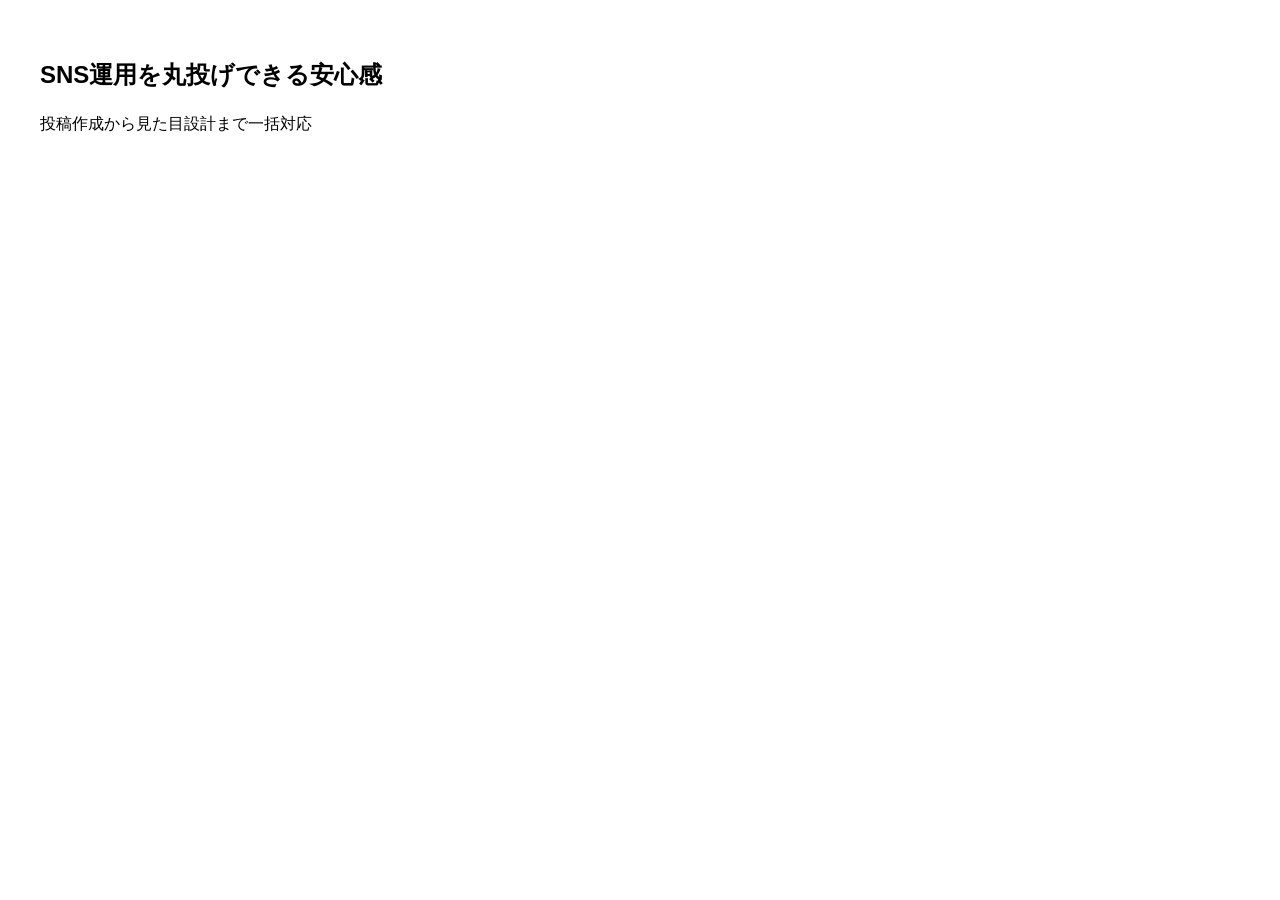
==== index.html @ 0737c89a "Add files via upload" ====
<!DOCTYPE html>
<html lang="ja">
<head>
  <meta charset="UTF-8">
  <meta name="viewport" content="width=device-width, initial-scale=1.0">
  <title>SNS運用 簡易LP</title>
  <link rel="stylesheet" href="style.css">
</head>
<body>

  <h1>SNS運用を丸投げできる安心感</h1>
  <p>投稿作成から見た目設計まで一括対応</p>

</body>
</html>
---- style.css ----
body {
  font-family: sans-serif;
  margin: 0;
  padding: 40px;
  line-height: 1.6;
}

h1 {
  font-size: 24px;
}
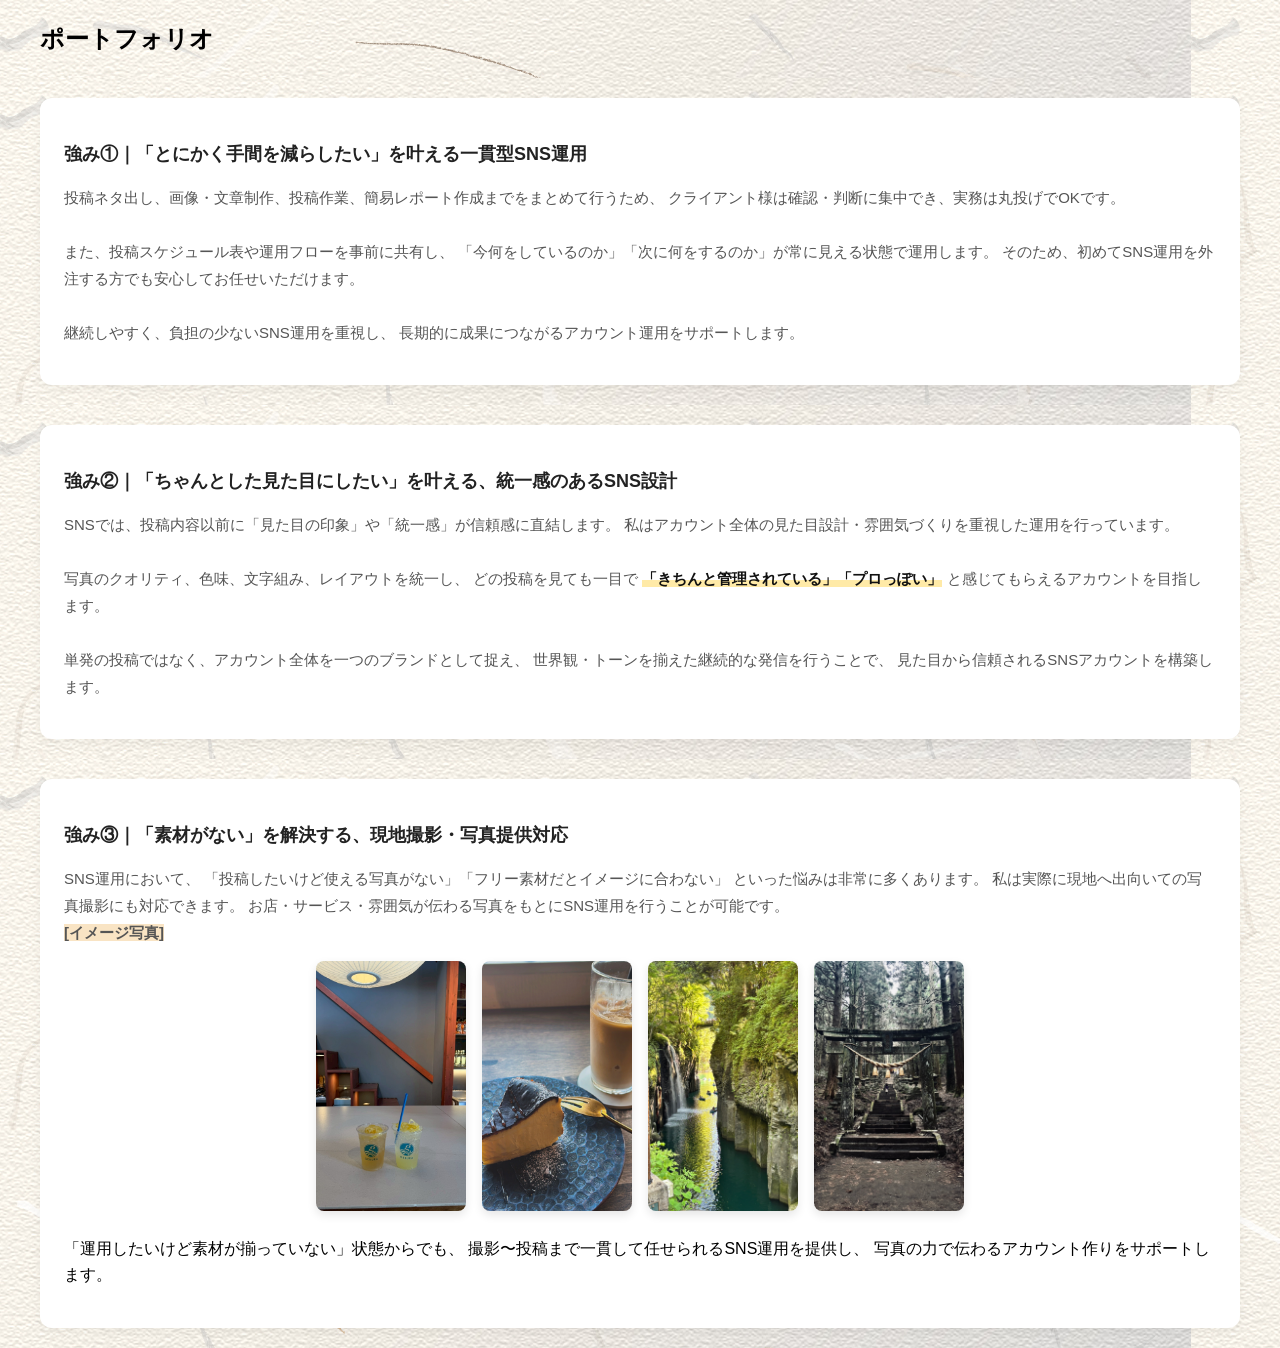
==== commit fe31921b: "テストです ポートフォリオ" ====
--- a/index.html
+++ b/index.html
@@ -7,9 +7,75 @@
   <link rel="stylesheet" href="style.css">
 </head>
 <body>
+  <header>
 
-  <h1>SNS運用を丸投げできる安心感</h1>
-  <p>投稿作成から見た目設計まで一括対応</p>
+  <h1>ポートフォリオ</h1>
+  </header>
+<section class="strong">
+<div class="strength">
+  <p class="strength-title">
+    強み①｜「とにかく手間を減らしたい」を叶える一貫型SNS運用
+  </p>
+  <p class="strength-text">
+    投稿ネタ出し、画像・文章制作、投稿作業、簡易レポート作成までをまとめて行うため、
+    クライアント様は確認・判断に集中でき、実務は丸投げでOKです。<br><br>
 
+    また、投稿スケジュール表や運用フローを事前に共有し、
+    「今何をしているのか」「次に何をするのか」が常に見える状態で運用します。
+    そのため、初めてSNS運用を外注する方でも安心してお任せいただけます。<br><br>
+
+    継続しやすく、負担の少ないSNS運用を重視し、
+    長期的に成果につながるアカウント運用をサポートします。
+  </p>
+</div>
+</section>
+<section class="strong">
+<div class="strength">
+  <p class="strength-title">
+    強み②｜「ちゃんとした見た目にしたい」を叶える、統一感のあるSNS設計
+  </p>
+  <p class="strength-text">
+    SNSでは、投稿内容以前に「見た目の印象」や「統一感」が信頼感に直結します。
+    私はアカウント全体の見た目設計・雰囲気づくりを重視した運用を行っています。<br><br>
+
+    写真のクオリティ、色味、文字組み、レイアウトを統一し、
+    どの投稿を見ても一目で
+    <span class="highlight">「きちんと管理されている」「プロっぽい」</span>
+    と感じてもらえるアカウントを目指します。<br><br>
+
+    単発の投稿ではなく、アカウント全体を一つのブランドとして捉え、
+    世界観・トーンを揃えた継続的な発信を行うことで、
+    見た目から信頼されるSNSアカウントを構築します。
+  </p>
+</div>
+</section>
+<section class="strong">
+<div class="strength">
+  <p class="strength-title">
+    強み③｜「素材がない」を解決する、現地撮影・写真提供対応
+  </p>
+  <p class="strength-text">
+    SNS運用において、
+    「投稿したいけど使える写真がない」「フリー素材だとイメージに合わない」
+    といった悩みは非常に多くあります。
+
+    私は実際に現地へ出向いての写真撮影にも対応できます。
+    お店・サービス・雰囲気が伝わる写真をもとにSNS運用を行うことが可能です。<br>
+
+    <span class="imgtext">[イメージ写真]</span><br>
+    <div class="imgbox">
+        <img src="/素材/78147C07-DFF6-4C41-95F2-9174987EDF20.JPEG" alt="写真">
+        <img src="/素材/AD28A2A7-26D6-4C72-A762-BECD0B4FA5A4.JPEG" alt="写真">
+        <img src="/素材/IMG_4750.JPEG" alt="写真">
+        <img src="/素材/IMG_4659.JPEG" alt="写真">
+    </div>
+    <br>
+    「運用したいけど素材が揃っていない」状態からでも、
+    撮影〜投稿まで一貫して任せられるSNS運用を提供し、
+    写真の力で伝わるアカウント作りをサポートします。
+    
+  </p>
+</div>
+</section>
 </body>
 </html>
--- a/style.css
+++ b/style.css
@@ -1,10 +1,85 @@
+/* *{border:solid;}  */
 body {
+  /* background-image: url(/素材/36227.jpg); */
+  background-size: cover;      /* 画面いっぱいに表示 */
+  background-position: center; /* 中央配置 */
+  background-repeat: no-repeat;/* 繰り返さない */
+  height: 100vh;
+  margin: 0;
   font-family: sans-serif;
   margin: 0;
-  padding: 40px;
   line-height: 1.6;
 }
 
+.overlay-img{
+  position: absolute; /* ヘッダー内で自由に配置 */
+  top: -20px;             /* 上からの距離 */
+  left: 0;            /* 左からの距離 */
+  width: 100%;        /* ヘッダー全体に広げる */
+  object-fit: cover;  /* 画像の縦横比を維持してフィット */
+  z-index: 0;         /* h1より後ろに表示 */
+  pointer-events: none; /* クリックを邪魔しない */
+}
+header{
+    padding: 20px;
+    padding-left: 0;
+    background-image: url(/素材/36227.jpg);    
+}
 h1 {
   font-size: 24px;
+  margin:0;
+  margin-left: 40px;
+
+}
+.strong{
+    padding-top: 20px;
+    padding-bottom: 20px;
+    background-image: url(/素材/36227.jpg);
+}
+.strength {
+  background-color: #fff;
+  padding: 24px;
+  margin-left: 40px;
+  margin-right: 40px;
+  /* margin-bottom: 24px; */
+  border-radius: 12px;
+  box-shadow: 0 4px 12px rgba(0,0,0,0.05);
+}
+
+.strength-title {
+  font-size: 18px;
+  font-weight: bold;
+  margin-bottom: 12px;
+  color: #222;
+}
+
+.strength-text {
+  font-size: 15px;
+  line-height: 1.8;
+  color: #555;
+}
+
+.highlight {
+  font-weight: bold;
+  color: #111;
+  background: linear-gradient(transparent 60%, #ffeaa7 60%);
+}
+.imgbox {
+  display: flex;           /* 横並びにする */
+  flex-wrap: wrap;         /* 幅が足りなければ折り返す */
+  gap: 16px;               /* 画像同士の隙間 */
+  justify-content: center; /* 真ん中揃え */
+}
+
+.imgbox img {
+  width: 150px;            /* 画像の幅を統一 */
+  height: 250px;           /* 高さも揃える */
+  object-fit: cover;       /* 画像を切り取りつつボックスにフィット */
+  border-radius: 8px;      /* 角を丸くする */
+  box-shadow: 0 4px 10px rgba(0,0,0,0.1); /* 軽い影 */
+}
+
+.imgtext{
+    font-weight: bold;
+    background-color: #f9e4c4;
 }
